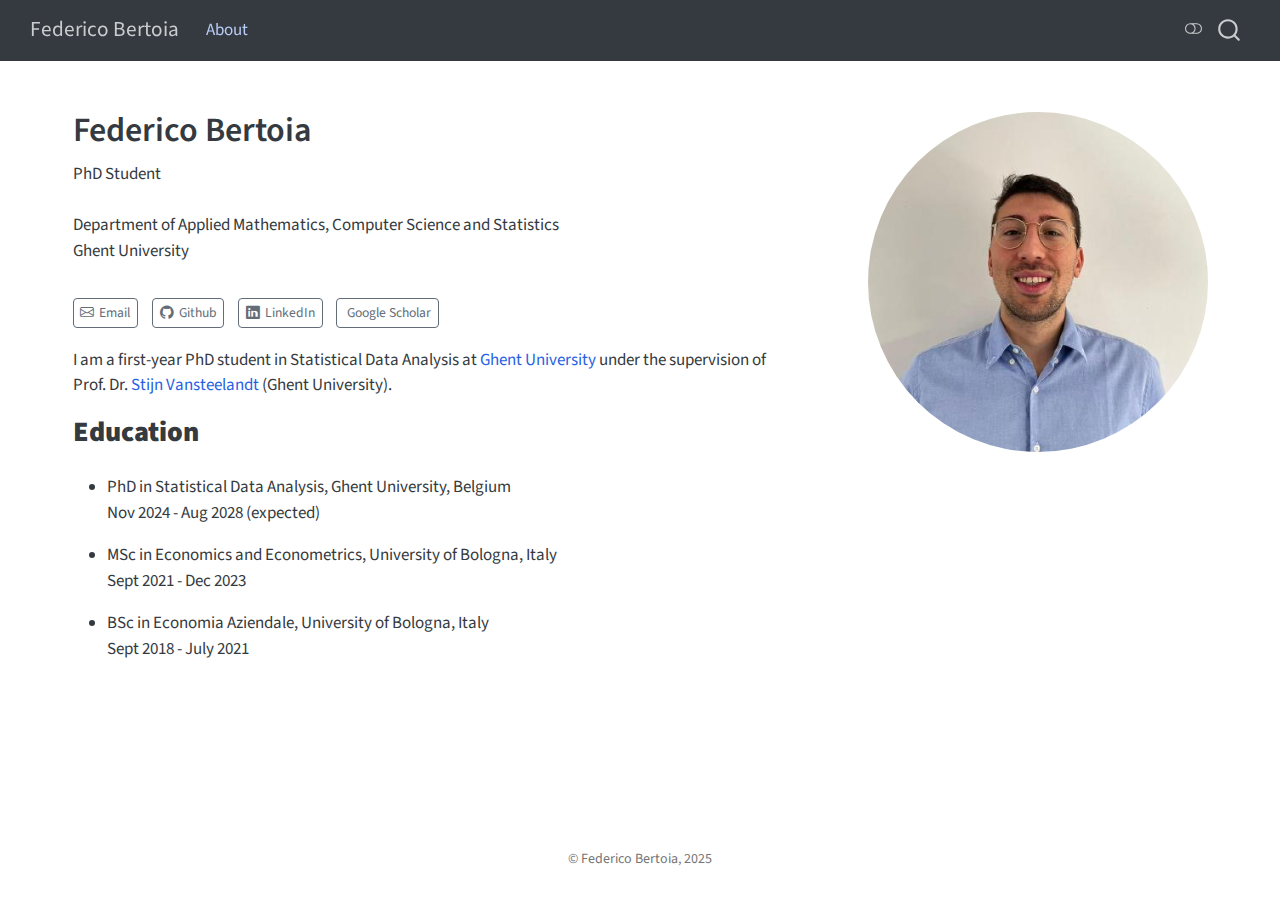
==== docs/index.html @ b884d1f3 "in teoria dovrebbe funzionare" ====
<!DOCTYPE html>
<html xmlns="http://www.w3.org/1999/xhtml" lang="en" xml:lang="en"><head>

<meta charset="utf-8">
<meta name="generator" content="quarto-1.6.42">

<meta name="viewport" content="width=device-width, initial-scale=1.0, user-scalable=yes">


<title>Federico Bertoia</title>
<style>
code{white-space: pre-wrap;}
span.smallcaps{font-variant: small-caps;}
div.columns{display: flex; gap: min(4vw, 1.5em);}
div.column{flex: auto; overflow-x: auto;}
div.hanging-indent{margin-left: 1.5em; text-indent: -1.5em;}
ul.task-list{list-style: none;}
ul.task-list li input[type="checkbox"] {
  width: 0.8em;
  margin: 0 0.8em 0.2em -1em; /* quarto-specific, see https://github.com/quarto-dev/quarto-cli/issues/4556 */ 
  vertical-align: middle;
}
</style>


<script src="site_libs/quarto-nav/quarto-nav.js"></script>
<script src="site_libs/quarto-nav/headroom.min.js"></script>
<script src="site_libs/clipboard/clipboard.min.js"></script>
<script src="site_libs/quarto-search/autocomplete.umd.js"></script>
<script src="site_libs/quarto-search/fuse.min.js"></script>
<script src="site_libs/quarto-search/quarto-search.js"></script>
<meta name="quarto:offset" content="./">
<script src="site_libs/quarto-html/quarto.js"></script>
<script src="site_libs/quarto-html/popper.min.js"></script>
<script src="site_libs/quarto-html/tippy.umd.min.js"></script>
<link href="site_libs/quarto-html/tippy.css" rel="stylesheet">
<link href="site_libs/quarto-html/quarto-syntax-highlighting-2f5df379a58b258e96c21c0638c20c03.css" rel="stylesheet" class="quarto-color-scheme" id="quarto-text-highlighting-styles">
<link href="site_libs/quarto-html/quarto-syntax-highlighting-dark-b53751a350365c71b6c909e95f209ed1.css" rel="prefetch" class="quarto-color-scheme quarto-color-alternate" id="quarto-text-highlighting-styles">
<script src="site_libs/bootstrap/bootstrap.min.js"></script>
<link href="site_libs/bootstrap/bootstrap-icons.css" rel="stylesheet">
<link href="site_libs/bootstrap/bootstrap-aa46d88f44b8608d880805adbee39327.min.css" rel="stylesheet" append-hash="true" class="quarto-color-scheme" id="quarto-bootstrap" data-mode="light">
<link href="site_libs/bootstrap/bootstrap-dark-e24376d01b5cb1720e929fc004be740a.min.css" rel="prefetch" append-hash="true" class="quarto-color-scheme quarto-color-alternate" id="quarto-bootstrap" data-mode="dark">
<script src="site_libs/quarto-contrib/iconify-2.1.0/iconify-icon.min.js"></script>
<script id="quarto-search-options" type="application/json">{
  "location": "navbar",
  "copy-button": false,
  "collapse-after": 3,
  "panel-placement": "end",
  "type": "overlay",
  "limit": 50,
  "keyboard-shortcut": [
    "f",
    "/",
    "s"
  ],
  "show-item-context": false,
  "language": {
    "search-no-results-text": "No results",
    "search-matching-documents-text": "matching documents",
    "search-copy-link-title": "Copy link to search",
    "search-hide-matches-text": "Hide additional matches",
    "search-more-match-text": "more match in this document",
    "search-more-matches-text": "more matches in this document",
    "search-clear-button-title": "Clear",
    "search-text-placeholder": "",
    "search-detached-cancel-button-title": "Cancel",
    "search-submit-button-title": "Submit",
    "search-label": "Search"
  }
}</script>


<link rel="stylesheet" href="styles.css">
</head>

<body class="nav-fixed">

<div id="quarto-search-results"></div>
  <header id="quarto-header" class="headroom fixed-top">
    <nav class="navbar navbar-expand-lg " data-bs-theme="dark">
      <div class="navbar-container container-fluid">
      <div class="navbar-brand-container mx-auto">
    <a class="navbar-brand" href="./index.html">
    <span class="navbar-title">Federico Bertoia</span>
    </a>
  </div>
            <div id="quarto-search" class="" title="Search"></div>
          <button class="navbar-toggler" type="button" data-bs-toggle="collapse" data-bs-target="#navbarCollapse" aria-controls="navbarCollapse" role="menu" aria-expanded="false" aria-label="Toggle navigation" onclick="if (window.quartoToggleHeadroom) { window.quartoToggleHeadroom(); }">
  <span class="navbar-toggler-icon"></span>
</button>
          <div class="collapse navbar-collapse" id="navbarCollapse">
            <ul class="navbar-nav navbar-nav-scroll me-auto">
  <li class="nav-item">
    <a class="nav-link active" href="./index.html" aria-current="page"> 
<span class="menu-text">About</span></a>
  </li>  
</ul>
          </div> <!-- /navcollapse -->
            <div class="quarto-navbar-tools">
  <a href="" class="quarto-color-scheme-toggle quarto-navigation-tool  px-1" onclick="window.quartoToggleColorScheme(); return false;" title="Toggle dark mode"><i class="bi"></i></a>
</div>
      </div> <!-- /container-fluid -->
    </nav>
</header>
<!-- content -->
<div id="quarto-content" class="quarto-container page-columns page-rows-contents page-layout-full page-navbar">
<!-- sidebar -->
<!-- margin-sidebar -->
    
<!-- main -->
<div class="quarto-about-solana column-page">
  <div class="about-entity">
    <div class="entity-contents">
      <header id="title-block-header" class="quarto-title-block default">
<div class="quarto-title">
<h1 class="title">Federico Bertoia</h1>
<p class="subtitle lead"></p><div class="line-block">PhD Student<br>
<br>
Department of Applied Mathematics, Computer Science and Statistics<br>
Ghent University</div><p></p>
</div>
<div class="quarto-title-meta column-page">
  </div>
</header> <div class="about-links">
  <a href="mailto:federico.bertoia@ugent.be" class="about-link" rel="" target="">
    <i class="bi bi-envelope"></i>
     <span class="about-link-text">Email</span>
  </a>
  <a href="https://github.com/FedericoBertoia" class="about-link" rel="" target="">
    <i class="bi bi-github"></i>
     <span class="about-link-text">Github</span>
  </a>
  <a href="https://www.linkedin.com/in/federicobertoia/" class="about-link" rel="" target="">
    <i class="bi bi-linkedin"></i>
     <span class="about-link-text">LinkedIn</span>
  </a>
  <a href="" class="about-link" rel="" target="">
     <span class="about-link-text"><iconify-icon inline="" icon="fa6-brands:google-scholar" aria-label="Icon google-scholar from fa6-brands Iconify.design set." title="Icon google-scholar from fa6-brands Iconify.design set."></iconify-icon> Google Scholar</span>
  </a>
</div>
      <div class="about-contents"><main class="content column-page" id="quarto-document-content">
<p>I am a first-year PhD student in Statistical Data Analysis at <a href="https://www.ugent.be/en" style="text-decoration: none">Ghent University</a> under the supervision of Prof.&nbsp;Dr.&nbsp;<a href="https://users.ugent.be/~svsteela/" style="text-decoration: none">Stijn Vansteelandt</a> (Ghent University).</p>
<section id="education" class="level2">
<h2 data-anchor-id="education"><strong>Education</strong></h2>
<ul>
<li><p>PhD in Statistical Data Analysis, Ghent University, Belgium<br>
Nov 2024 - Aug 2028 (expected)</p></li>
<li><p>MSc in Economics and Econometrics, University of Bologna, Italy<br>
Sept 2021 - Dec 2023</p></li>
<li><p>BSc in Economia Aziendale, University of Bologna, Italy<br>
Sept 2018 - July 2021</p></li>
</ul>


</section>
</main></div>
    </div>
    <img src="mypic.jpg" class="about-image
  round " style="height: 20em; width: 20em;">
  </div>
</div>
 <!-- /main -->
<script id="quarto-html-after-body" type="application/javascript">
window.document.addEventListener("DOMContentLoaded", function (event) {
  const toggleBodyColorMode = (bsSheetEl) => {
    const mode = bsSheetEl.getAttribute("data-mode");
    const bodyEl = window.document.querySelector("body");
    if (mode === "dark") {
      bodyEl.classList.add("quarto-dark");
      bodyEl.classList.remove("quarto-light");
    } else {
      bodyEl.classList.add("quarto-light");
      bodyEl.classList.remove("quarto-dark");
    }
  }
  const toggleBodyColorPrimary = () => {
    const bsSheetEl = window.document.querySelector("link#quarto-bootstrap");
    if (bsSheetEl) {
      toggleBodyColorMode(bsSheetEl);
    }
  }
  toggleBodyColorPrimary();  
  const disableStylesheet = (stylesheets) => {
    for (let i=0; i < stylesheets.length; i++) {
      const stylesheet = stylesheets[i];
      stylesheet.rel = 'prefetch';
    }
  }
  const enableStylesheet = (stylesheets) => {
    for (let i=0; i < stylesheets.length; i++) {
      const stylesheet = stylesheets[i];
      stylesheet.rel = 'stylesheet';
    }
  }
  const manageTransitions = (selector, allowTransitions) => {
    const els = window.document.querySelectorAll(selector);
    for (let i=0; i < els.length; i++) {
      const el = els[i];
      if (allowTransitions) {
        el.classList.remove('notransition');
      } else {
        el.classList.add('notransition');
      }
    }
  }
  const toggleGiscusIfUsed = (isAlternate, darkModeDefault) => {
    const baseTheme = document.querySelector('#giscus-base-theme')?.value ?? 'light';
    const alternateTheme = document.querySelector('#giscus-alt-theme')?.value ?? 'dark';
    let newTheme = '';
    if(darkModeDefault) {
      newTheme = isAlternate ? baseTheme : alternateTheme;
    } else {
      newTheme = isAlternate ? alternateTheme : baseTheme;
    }
    const changeGiscusTheme = () => {
      // From: https://github.com/giscus/giscus/issues/336
      const sendMessage = (message) => {
        const iframe = document.querySelector('iframe.giscus-frame');
        if (!iframe) return;
        iframe.contentWindow.postMessage({ giscus: message }, 'https://giscus.app');
      }
      sendMessage({
        setConfig: {
          theme: newTheme
        }
      });
    }
    const isGiscussLoaded = window.document.querySelector('iframe.giscus-frame') !== null;
    if (isGiscussLoaded) {
      changeGiscusTheme();
    }
  }
  const toggleColorMode = (alternate) => {
    // Switch the stylesheets
    const alternateStylesheets = window.document.querySelectorAll('link.quarto-color-scheme.quarto-color-alternate');
    manageTransitions('#quarto-margin-sidebar .nav-link', false);
    if (alternate) {
      enableStylesheet(alternateStylesheets);
      for (const sheetNode of alternateStylesheets) {
        if (sheetNode.id === "quarto-bootstrap") {
          toggleBodyColorMode(sheetNode);
        }
      }
    } else {
      disableStylesheet(alternateStylesheets);
      toggleBodyColorPrimary();
    }
    manageTransitions('#quarto-margin-sidebar .nav-link', true);
    // Switch the toggles
    const toggles = window.document.querySelectorAll('.quarto-color-scheme-toggle');
    for (let i=0; i < toggles.length; i++) {
      const toggle = toggles[i];
      if (toggle) {
        if (alternate) {
          toggle.classList.add("alternate");     
        } else {
          toggle.classList.remove("alternate");
        }
      }
    }
    // Hack to workaround the fact that safari doesn't
    // properly recolor the scrollbar when toggling (#1455)
    if (navigator.userAgent.indexOf('Safari') > 0 && navigator.userAgent.indexOf('Chrome') == -1) {
      manageTransitions("body", false);
      window.scrollTo(0, 1);
      setTimeout(() => {
        window.scrollTo(0, 0);
        manageTransitions("body", true);
      }, 40);  
    }
  }
  const isFileUrl = () => { 
    return window.location.protocol === 'file:';
  }
  const hasAlternateSentinel = () => {  
    let styleSentinel = getColorSchemeSentinel();
    if (styleSentinel !== null) {
      return styleSentinel === "alternate";
    } else {
      return false;
    }
  }
  const setStyleSentinel = (alternate) => {
    const value = alternate ? "alternate" : "default";
    if (!isFileUrl()) {
      window.localStorage.setItem("quarto-color-scheme", value);
    } else {
      localAlternateSentinel = value;
    }
  }
  const getColorSchemeSentinel = () => {
    if (!isFileUrl()) {
      const storageValue = window.localStorage.getItem("quarto-color-scheme");
      return storageValue != null ? storageValue : localAlternateSentinel;
    } else {
      return localAlternateSentinel;
    }
  }
  const darkModeDefault = false;
  let localAlternateSentinel = darkModeDefault ? 'alternate' : 'default';
  // Dark / light mode switch
  window.quartoToggleColorScheme = () => {
    // Read the current dark / light value 
    let toAlternate = !hasAlternateSentinel();
    toggleColorMode(toAlternate);
    setStyleSentinel(toAlternate);
    toggleGiscusIfUsed(toAlternate, darkModeDefault);
  };
  // Ensure there is a toggle, if there isn't float one in the top right
  if (window.document.querySelector('.quarto-color-scheme-toggle') === null) {
    const a = window.document.createElement('a');
    a.classList.add('top-right');
    a.classList.add('quarto-color-scheme-toggle');
    a.href = "";
    a.onclick = function() { try { window.quartoToggleColorScheme(); } catch {} return false; };
    const i = window.document.createElement("i");
    i.classList.add('bi');
    a.appendChild(i);
    window.document.body.appendChild(a);
  }
  // Switch to dark mode if need be
  if (hasAlternateSentinel()) {
    toggleColorMode(true);
  } else {
    toggleColorMode(false);
  }
  const isCodeAnnotation = (el) => {
    for (const clz of el.classList) {
      if (clz.startsWith('code-annotation-')) {                     
        return true;
      }
    }
    return false;
  }
  const onCopySuccess = function(e) {
    // button target
    const button = e.trigger;
    // don't keep focus
    button.blur();
    // flash "checked"
    button.classList.add('code-copy-button-checked');
    var currentTitle = button.getAttribute("title");
    button.setAttribute("title", "Copied!");
    let tooltip;
    if (window.bootstrap) {
      button.setAttribute("data-bs-toggle", "tooltip");
      button.setAttribute("data-bs-placement", "left");
      button.setAttribute("data-bs-title", "Copied!");
      tooltip = new bootstrap.Tooltip(button, 
        { trigger: "manual", 
          customClass: "code-copy-button-tooltip",
          offset: [0, -8]});
      tooltip.show();    
    }
    setTimeout(function() {
      if (tooltip) {
        tooltip.hide();
        button.removeAttribute("data-bs-title");
        button.removeAttribute("data-bs-toggle");
        button.removeAttribute("data-bs-placement");
      }
      button.setAttribute("title", currentTitle);
      button.classList.remove('code-copy-button-checked');
    }, 1000);
    // clear code selection
    e.clearSelection();
  }
  const getTextToCopy = function(trigger) {
      const codeEl = trigger.previousElementSibling.cloneNode(true);
      for (const childEl of codeEl.children) {
        if (isCodeAnnotation(childEl)) {
          childEl.remove();
        }
      }
      return codeEl.innerText;
  }
  const clipboard = new window.ClipboardJS('.code-copy-button:not([data-in-quarto-modal])', {
    text: getTextToCopy
  });
  clipboard.on('success', onCopySuccess);
  if (window.document.getElementById('quarto-embedded-source-code-modal')) {
    const clipboardModal = new window.ClipboardJS('.code-copy-button[data-in-quarto-modal]', {
      text: getTextToCopy,
      container: window.document.getElementById('quarto-embedded-source-code-modal')
    });
    clipboardModal.on('success', onCopySuccess);
  }
    var localhostRegex = new RegExp(/^(?:http|https):\/\/localhost\:?[0-9]*\//);
    var mailtoRegex = new RegExp(/^mailto:/);
      var filterRegex = new RegExp('/' + window.location.host + '/');
    var isInternal = (href) => {
        return filterRegex.test(href) || localhostRegex.test(href) || mailtoRegex.test(href);
    }
    // Inspect non-navigation links and adorn them if external
 	var links = window.document.querySelectorAll('a[href]:not(.nav-link):not(.navbar-brand):not(.toc-action):not(.sidebar-link):not(.sidebar-item-toggle):not(.pagination-link):not(.no-external):not([aria-hidden]):not(.dropdown-item):not(.quarto-navigation-tool):not(.about-link)');
    for (var i=0; i<links.length; i++) {
      const link = links[i];
      if (!isInternal(link.href)) {
        // undo the damage that might have been done by quarto-nav.js in the case of
        // links that we want to consider external
        if (link.dataset.originalHref !== undefined) {
          link.href = link.dataset.originalHref;
        }
      }
    }
  function tippyHover(el, contentFn, onTriggerFn, onUntriggerFn) {
    const config = {
      allowHTML: true,
      maxWidth: 500,
      delay: 100,
      arrow: false,
      appendTo: function(el) {
          return el.parentElement;
      },
      interactive: true,
      interactiveBorder: 10,
      theme: 'quarto',
      placement: 'bottom-start',
    };
    if (contentFn) {
      config.content = contentFn;
    }
    if (onTriggerFn) {
      config.onTrigger = onTriggerFn;
    }
    if (onUntriggerFn) {
      config.onUntrigger = onUntriggerFn;
    }
    window.tippy(el, config); 
  }
  const noterefs = window.document.querySelectorAll('a[role="doc-noteref"]');
  for (var i=0; i<noterefs.length; i++) {
    const ref = noterefs[i];
    tippyHover(ref, function() {
      // use id or data attribute instead here
      let href = ref.getAttribute('data-footnote-href') || ref.getAttribute('href');
      try { href = new URL(href).hash; } catch {}
      const id = href.replace(/^#\/?/, "");
      const note = window.document.getElementById(id);
      if (note) {
        return note.innerHTML;
      } else {
        return "";
      }
    });
  }
  const xrefs = window.document.querySelectorAll('a.quarto-xref');
  const processXRef = (id, note) => {
    // Strip column container classes
    const stripColumnClz = (el) => {
      el.classList.remove("page-full", "page-columns");
      if (el.children) {
        for (const child of el.children) {
          stripColumnClz(child);
        }
      }
    }
    stripColumnClz(note)
    if (id === null || id.startsWith('sec-')) {
      // Special case sections, only their first couple elements
      const container = document.createElement("div");
      if (note.children && note.children.length > 2) {
        container.appendChild(note.children[0].cloneNode(true));
        for (let i = 1; i < note.children.length; i++) {
          const child = note.children[i];
          if (child.tagName === "P" && child.innerText === "") {
            continue;
          } else {
            container.appendChild(child.cloneNode(true));
            break;
          }
        }
        if (window.Quarto?.typesetMath) {
          window.Quarto.typesetMath(container);
        }
        return container.innerHTML
      } else {
        if (window.Quarto?.typesetMath) {
          window.Quarto.typesetMath(note);
        }
        return note.innerHTML;
      }
    } else {
      // Remove any anchor links if they are present
      const anchorLink = note.querySelector('a.anchorjs-link');
      if (anchorLink) {
        anchorLink.remove();
      }
      if (window.Quarto?.typesetMath) {
        window.Quarto.typesetMath(note);
      }
      if (note.classList.contains("callout")) {
        return note.outerHTML;
      } else {
        return note.innerHTML;
      }
    }
  }
  for (var i=0; i<xrefs.length; i++) {
    const xref = xrefs[i];
    tippyHover(xref, undefined, function(instance) {
      instance.disable();
      let url = xref.getAttribute('href');
      let hash = undefined; 
      if (url.startsWith('#')) {
        hash = url;
      } else {
        try { hash = new URL(url).hash; } catch {}
      }
      if (hash) {
        const id = hash.replace(/^#\/?/, "");
        const note = window.document.getElementById(id);
        if (note !== null) {
          try {
            const html = processXRef(id, note.cloneNode(true));
            instance.setContent(html);
          } finally {
            instance.enable();
            instance.show();
          }
        } else {
          // See if we can fetch this
          fetch(url.split('#')[0])
          .then(res => res.text())
          .then(html => {
            const parser = new DOMParser();
            const htmlDoc = parser.parseFromString(html, "text/html");
            const note = htmlDoc.getElementById(id);
            if (note !== null) {
              const html = processXRef(id, note);
              instance.setContent(html);
            } 
          }).finally(() => {
            instance.enable();
            instance.show();
          });
        }
      } else {
        // See if we can fetch a full url (with no hash to target)
        // This is a special case and we should probably do some content thinning / targeting
        fetch(url)
        .then(res => res.text())
        .then(html => {
          const parser = new DOMParser();
          const htmlDoc = parser.parseFromString(html, "text/html");
          const note = htmlDoc.querySelector('main.content');
          if (note !== null) {
            // This should only happen for chapter cross references
            // (since there is no id in the URL)
            // remove the first header
            if (note.children.length > 0 && note.children[0].tagName === "HEADER") {
              note.children[0].remove();
            }
            const html = processXRef(null, note);
            instance.setContent(html);
          } 
        }).finally(() => {
          instance.enable();
          instance.show();
        });
      }
    }, function(instance) {
    });
  }
      let selectedAnnoteEl;
      const selectorForAnnotation = ( cell, annotation) => {
        let cellAttr = 'data-code-cell="' + cell + '"';
        let lineAttr = 'data-code-annotation="' +  annotation + '"';
        const selector = 'span[' + cellAttr + '][' + lineAttr + ']';
        return selector;
      }
      const selectCodeLines = (annoteEl) => {
        const doc = window.document;
        const targetCell = annoteEl.getAttribute("data-target-cell");
        const targetAnnotation = annoteEl.getAttribute("data-target-annotation");
        const annoteSpan = window.document.querySelector(selectorForAnnotation(targetCell, targetAnnotation));
        const lines = annoteSpan.getAttribute("data-code-lines").split(",");
        const lineIds = lines.map((line) => {
          return targetCell + "-" + line;
        })
        let top = null;
        let height = null;
        let parent = null;
        if (lineIds.length > 0) {
            //compute the position of the single el (top and bottom and make a div)
            const el = window.document.getElementById(lineIds[0]);
            top = el.offsetTop;
            height = el.offsetHeight;
            parent = el.parentElement.parentElement;
          if (lineIds.length > 1) {
            const lastEl = window.document.getElementById(lineIds[lineIds.length - 1]);
            const bottom = lastEl.offsetTop + lastEl.offsetHeight;
            height = bottom - top;
          }
          if (top !== null && height !== null && parent !== null) {
            // cook up a div (if necessary) and position it 
            let div = window.document.getElementById("code-annotation-line-highlight");
            if (div === null) {
              div = window.document.createElement("div");
              div.setAttribute("id", "code-annotation-line-highlight");
              div.style.position = 'absolute';
              parent.appendChild(div);
            }
            div.style.top = top - 2 + "px";
            div.style.height = height + 4 + "px";
            div.style.left = 0;
            let gutterDiv = window.document.getElementById("code-annotation-line-highlight-gutter");
            if (gutterDiv === null) {
              gutterDiv = window.document.createElement("div");
              gutterDiv.setAttribute("id", "code-annotation-line-highlight-gutter");
              gutterDiv.style.position = 'absolute';
              const codeCell = window.document.getElementById(targetCell);
              const gutter = codeCell.querySelector('.code-annotation-gutter');
              gutter.appendChild(gutterDiv);
            }
            gutterDiv.style.top = top - 2 + "px";
            gutterDiv.style.height = height + 4 + "px";
          }
          selectedAnnoteEl = annoteEl;
        }
      };
      const unselectCodeLines = () => {
        const elementsIds = ["code-annotation-line-highlight", "code-annotation-line-highlight-gutter"];
        elementsIds.forEach((elId) => {
          const div = window.document.getElementById(elId);
          if (div) {
            div.remove();
          }
        });
        selectedAnnoteEl = undefined;
      };
        // Handle positioning of the toggle
    window.addEventListener(
      "resize",
      throttle(() => {
        elRect = undefined;
        if (selectedAnnoteEl) {
          selectCodeLines(selectedAnnoteEl);
        }
      }, 10)
    );
    function throttle(fn, ms) {
    let throttle = false;
    let timer;
      return (...args) => {
        if(!throttle) { // first call gets through
            fn.apply(this, args);
            throttle = true;
        } else { // all the others get throttled
            if(timer) clearTimeout(timer); // cancel #2
            timer = setTimeout(() => {
              fn.apply(this, args);
              timer = throttle = false;
            }, ms);
        }
      };
    }
      // Attach click handler to the DT
      const annoteDls = window.document.querySelectorAll('dt[data-target-cell]');
      for (const annoteDlNode of annoteDls) {
        annoteDlNode.addEventListener('click', (event) => {
          const clickedEl = event.target;
          if (clickedEl !== selectedAnnoteEl) {
            unselectCodeLines();
            const activeEl = window.document.querySelector('dt[data-target-cell].code-annotation-active');
            if (activeEl) {
              activeEl.classList.remove('code-annotation-active');
            }
            selectCodeLines(clickedEl);
            clickedEl.classList.add('code-annotation-active');
          } else {
            // Unselect the line
            unselectCodeLines();
            clickedEl.classList.remove('code-annotation-active');
          }
        });
      }
  const findCites = (el) => {
    const parentEl = el.parentElement;
    if (parentEl) {
      const cites = parentEl.dataset.cites;
      if (cites) {
        return {
          el,
          cites: cites.split(' ')
        };
      } else {
        return findCites(el.parentElement)
      }
    } else {
      return undefined;
    }
  };
  var bibliorefs = window.document.querySelectorAll('a[role="doc-biblioref"]');
  for (var i=0; i<bibliorefs.length; i++) {
    const ref = bibliorefs[i];
    const citeInfo = findCites(ref);
    if (citeInfo) {
      tippyHover(citeInfo.el, function() {
        var popup = window.document.createElement('div');
        citeInfo.cites.forEach(function(cite) {
          var citeDiv = window.document.createElement('div');
          citeDiv.classList.add('hanging-indent');
          citeDiv.classList.add('csl-entry');
          var biblioDiv = window.document.getElementById('ref-' + cite);
          if (biblioDiv) {
            citeDiv.innerHTML = biblioDiv.innerHTML;
          }
          popup.appendChild(citeDiv);
        });
        return popup.innerHTML;
      });
    }
  }
});
</script>
</div> <!-- /content -->
<footer class="footer">
  <div class="nav-footer">
    <div class="nav-footer-left">
      &nbsp;
    </div>   
    <div class="nav-footer-center">
<p>© Federico Bertoia, 2025</p>
</div>
    <div class="nav-footer-right">
      &nbsp;
    </div>
  </div>
</footer>




</body></html>
---- docs/site_libs/quarto-html/tippy.css ----
.tippy-box[data-animation=fade][data-state=hidden]{opacity:0}[data-tippy-root]{max-width:calc(100vw - 10px)}.tippy-box{position:relative;background-color:#333;color:#fff;border-radius:4px;font-size:14px;line-height:1.4;white-space:normal;outline:0;transition-property:transform,visibility,opacity}.tippy-box[data-placement^=top]>.tippy-arrow{bottom:0}.tippy-box[data-placement^=top]>.tippy-arrow:before{bottom:-7px;left:0;border-width:8px 8px 0;border-top-color:initial;transform-origin:center top}.tippy-box[data-placement^=bottom]>.tippy-arrow{top:0}.tippy-box[data-placement^=bottom]>.tippy-arrow:before{top:-7px;left:0;border-width:0 8px 8px;border-bottom-color:initial;transform-origin:center bottom}.tippy-box[data-placement^=left]>.tippy-arrow{right:0}.tippy-box[data-placement^=left]>.tippy-arrow:before{border-width:8px 0 8px 8px;border-left-color:initial;right:-7px;transform-origin:center left}.tippy-box[data-placement^=right]>.tippy-arrow{left:0}.tippy-box[data-placement^=right]>.tippy-arrow:before{left:-7px;border-width:8px 8px 8px 0;border-right-color:initial;transform-origin:center right}.tippy-box[data-inertia][data-state=visible]{transition-timing-function:cubic-bezier(.54,1.5,.38,1.11)}.tippy-arrow{width:16px;height:16px;color:#333}.tippy-arrow:before{content:"";position:absolute;border-color:transparent;border-style:solid}.tippy-content{position:relative;padding:5px 9px;z-index:1}
---- docs/site_libs/quarto-html/quarto-syntax-highlighting-2f5df379a58b258e96c21c0638c20c03.css ----
/* quarto syntax highlight colors */
:root {
  --quarto-hl-ot-color: #003B4F;
  --quarto-hl-at-color: #657422;
  --quarto-hl-ss-color: #20794D;
  --quarto-hl-an-color: #5E5E5E;
  --quarto-hl-fu-color: #4758AB;
  --quarto-hl-st-color: #20794D;
  --quarto-hl-cf-color: #003B4F;
  --quarto-hl-op-color: #5E5E5E;
  --quarto-hl-er-color: #AD0000;
  --quarto-hl-bn-color: #AD0000;
  --quarto-hl-al-color: #AD0000;
  --quarto-hl-va-color: #111111;
  --quarto-hl-bu-color: inherit;
  --quarto-hl-ex-color: inherit;
  --quarto-hl-pp-color: #AD0000;
  --quarto-hl-in-color: #5E5E5E;
  --quarto-hl-vs-color: #20794D;
  --quarto-hl-wa-color: #5E5E5E;
  --quarto-hl-do-color: #5E5E5E;
  --quarto-hl-im-color: #00769E;
  --quarto-hl-ch-color: #20794D;
  --quarto-hl-dt-color: #AD0000;
  --quarto-hl-fl-color: #AD0000;
  --quarto-hl-co-color: #5E5E5E;
  --quarto-hl-cv-color: #5E5E5E;
  --quarto-hl-cn-color: #8f5902;
  --quarto-hl-sc-color: #5E5E5E;
  --quarto-hl-dv-color: #AD0000;
  --quarto-hl-kw-color: #003B4F;
}

/* other quarto variables */
:root {
  --quarto-font-monospace: SFMono-Regular, Menlo, Monaco, Consolas, "Liberation Mono", "Courier New", monospace;
}

pre > code.sourceCode > span {
  color: #003B4F;
}

code span {
  color: #003B4F;
}

code.sourceCode > span {
  color: #003B4F;
}

div.sourceCode,
div.sourceCode pre.sourceCode {
  color: #003B4F;
}

code span.ot {
  color: #003B4F;
  font-style: inherit;
}

code span.at {
  color: #657422;
  font-style: inherit;
}

code span.ss {
  color: #20794D;
  font-style: inherit;
}

code span.an {
  color: #5E5E5E;
  font-style: inherit;
}

code span.fu {
  color: #4758AB;
  font-style: inherit;
}

code span.st {
  color: #20794D;
  font-style: inherit;
}

code span.cf {
  color: #003B4F;
  font-weight: bold;
  font-style: inherit;
}

code span.op {
  color: #5E5E5E;
  font-style: inherit;
}

code span.er {
  color: #AD0000;
  font-style: inherit;
}

code span.bn {
  color: #AD0000;
  font-style: inherit;
}

code span.al {
  color: #AD0000;
  font-style: inherit;
}

code span.va {
  color: #111111;
  font-style: inherit;
}

code span.bu {
  font-style: inherit;
}

code span.ex {
  font-style: inherit;
}

code span.pp {
  color: #AD0000;
  font-style: inherit;
}

code span.in {
  color: #5E5E5E;
  font-style: inherit;
}

code span.vs {
  color: #20794D;
  font-style: inherit;
}

code span.wa {
  color: #5E5E5E;
  font-style: italic;
}

code span.do {
  color: #5E5E5E;
  font-style: italic;
}

code span.im {
  color: #00769E;
  font-style: inherit;
}

code span.ch {
  color: #20794D;
  font-style: inherit;
}

code span.dt {
  color: #AD0000;
  font-style: inherit;
}

code span.fl {
  color: #AD0000;
  font-style: inherit;
}

code span.co {
  color: #5E5E5E;
  font-style: inherit;
}

code span.cv {
  color: #5E5E5E;
  font-style: italic;
}

code span.cn {
  color: #8f5902;
  font-style: inherit;
}

code span.sc {
  color: #5E5E5E;
  font-style: inherit;
}

code span.dv {
  color: #AD0000;
  font-style: inherit;
}

code span.kw {
  color: #003B4F;
  font-weight: bold;
  font-style: inherit;
}

.prevent-inlining {
  content: "</";
}

/*# sourceMappingURL=35eb38a806ee71ea6d2563be2308c832.css.map */
---- docs/site_libs/quarto-html/quarto-syntax-highlighting-dark-b53751a350365c71b6c909e95f209ed1.css ----
/* quarto syntax highlight colors */
:root {
  --quarto-hl-al-color: #f07178;
  --quarto-hl-an-color: #d4d0ab;
  --quarto-hl-at-color: #00e0e0;
  --quarto-hl-bn-color: #d4d0ab;
  --quarto-hl-bu-color: #abe338;
  --quarto-hl-ch-color: #abe338;
  --quarto-hl-co-color: #f8f8f2;
  --quarto-hl-cv-color: #ffd700;
  --quarto-hl-cn-color: #ffd700;
  --quarto-hl-cf-color: #ffa07a;
  --quarto-hl-dt-color: #ffa07a;
  --quarto-hl-dv-color: #d4d0ab;
  --quarto-hl-do-color: #f8f8f2;
  --quarto-hl-er-color: #f07178;
  --quarto-hl-ex-color: #00e0e0;
  --quarto-hl-fl-color: #d4d0ab;
  --quarto-hl-fu-color: #ffa07a;
  --quarto-hl-im-color: #abe338;
  --quarto-hl-in-color: #d4d0ab;
  --quarto-hl-kw-color: #ffa07a;
  --quarto-hl-op-color: #ffa07a;
  --quarto-hl-ot-color: #00e0e0;
  --quarto-hl-pp-color: #dcc6e0;
  --quarto-hl-re-color: #00e0e0;
  --quarto-hl-sc-color: #abe338;
  --quarto-hl-ss-color: #abe338;
  --quarto-hl-st-color: #abe338;
  --quarto-hl-va-color: #00e0e0;
  --quarto-hl-vs-color: #abe338;
  --quarto-hl-wa-color: #dcc6e0;
}

/* other quarto variables */
:root {
  --quarto-font-monospace: SFMono-Regular, Menlo, Monaco, Consolas, "Liberation Mono", "Courier New", monospace;
}

code span.al {
  background-color: #2a0f15;
  font-weight: bold;
  color: #f07178;
}

code span.an {
  color: #d4d0ab;
}

code span.at {
  color: #00e0e0;
}

code span.bn {
  color: #d4d0ab;
}

code span.bu {
  color: #abe338;
}

code span.ch {
  color: #abe338;
}

code span.co {
  font-style: italic;
  color: #f8f8f2;
}

code span.cv {
  color: #ffd700;
}

code span.cn {
  color: #ffd700;
}

code span.cf {
  font-weight: bold;
  color: #ffa07a;
}

code span.dt {
  color: #ffa07a;
}

code span.dv {
  color: #d4d0ab;
}

code span.do {
  color: #f8f8f2;
}

code span.er {
  color: #f07178;
  text-decoration: underline;
}

code span.ex {
  font-weight: bold;
  color: #00e0e0;
}

code span.fl {
  color: #d4d0ab;
}

code span.fu {
  color: #ffa07a;
}

code span.im {
  color: #abe338;
}

code span.in {
  color: #d4d0ab;
}

code span.kw {
  font-weight: bold;
  color: #ffa07a;
}

pre > code.sourceCode > span {
  color: #f8f8f2;
}

code span {
  color: #f8f8f2;
}

code.sourceCode > span {
  color: #f8f8f2;
}

div.sourceCode,
div.sourceCode pre.sourceCode {
  color: #f8f8f2;
}

code span.op {
  color: #ffa07a;
}

code span.ot {
  color: #00e0e0;
}

code span.pp {
  color: #dcc6e0;
}

code span.re {
  background-color: #f8f8f2;
  color: #00e0e0;
}

code span.sc {
  color: #abe338;
}

code span.ss {
  color: #abe338;
}

code span.st {
  color: #abe338;
}

code span.va {
  color: #00e0e0;
}

code span.vs {
  color: #abe338;
}

code span.wa {
  color: #dcc6e0;
}

.prevent-inlining {
  content: "</";
}

/*# sourceMappingURL=ef095d06243fb944689b9469f3a5590a.css.map */
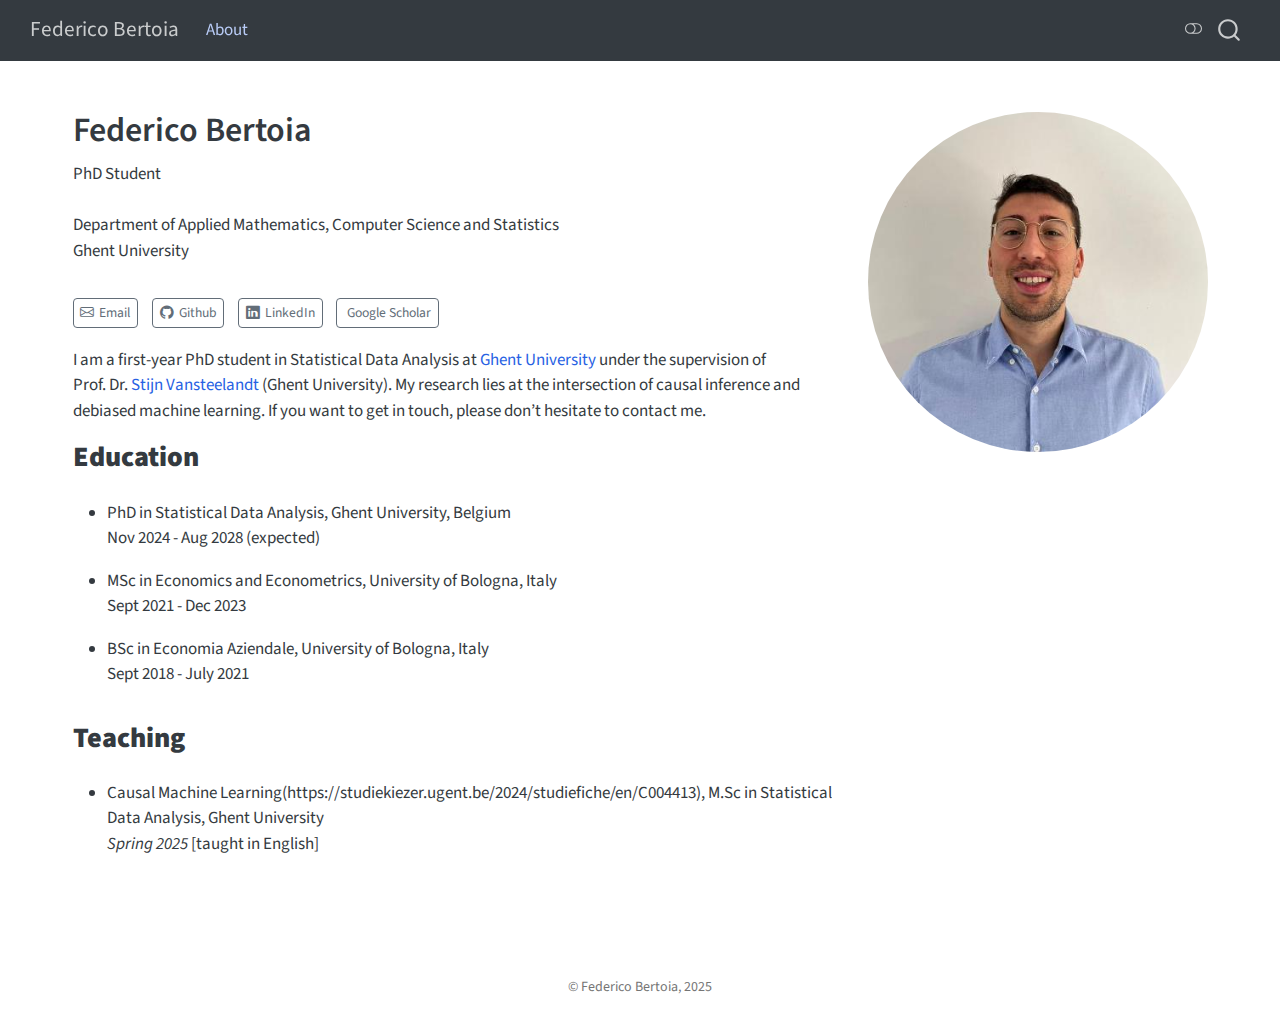
==== commit 00e5d624: "added teaching" ====
--- a/docs/index.html
+++ b/docs/index.html
@@ -139,7 +139,7 @@
   </a>
 </div>
       <div class="about-contents"><main class="content column-page" id="quarto-document-content">
-<p>I am a first-year PhD student in Statistical Data Analysis at <a href="https://www.ugent.be/en" style="text-decoration: none">Ghent University</a> under the supervision of Prof.&nbsp;Dr.&nbsp;<a href="https://users.ugent.be/~svsteela/" style="text-decoration: none">Stijn Vansteelandt</a> (Ghent University).</p>
+<p>I am a first-year PhD student in Statistical Data Analysis at <a href="https://www.ugent.be/en" style="text-decoration: none">Ghent University</a> under the supervision of Prof.&nbsp;Dr.&nbsp;<a href="https://users.ugent.be/~svsteela/" style="text-decoration: none">Stijn Vansteelandt</a> (Ghent University). My research lies at the intersection of causal inference and debiased machine learning. If you want to get in touch, please don’t hesitate to contact me.</p>
 <section id="education" class="level2">
 <h2 data-anchor-id="education"><strong>Education</strong></h2>
 <ul>
@@ -149,6 +149,13 @@
 Sept 2021 - Dec 2023</p></li>
 <li><p>BSc in Economia Aziendale, University of Bologna, Italy<br>
 Sept 2018 - July 2021</p></li>
+</ul>
+</section>
+<section id="teaching" class="level2">
+<h2 data-anchor-id="teaching"><strong>Teaching</strong></h2>
+<ul>
+<li>Causal Machine Learning(https://studiekiezer.ugent.be/2024/studiefiche/en/C004413), M.Sc in Statistical Data Analysis, Ghent University<br>
+<em>Spring 2025</em> [taught in English]</li>
 </ul>
 
 
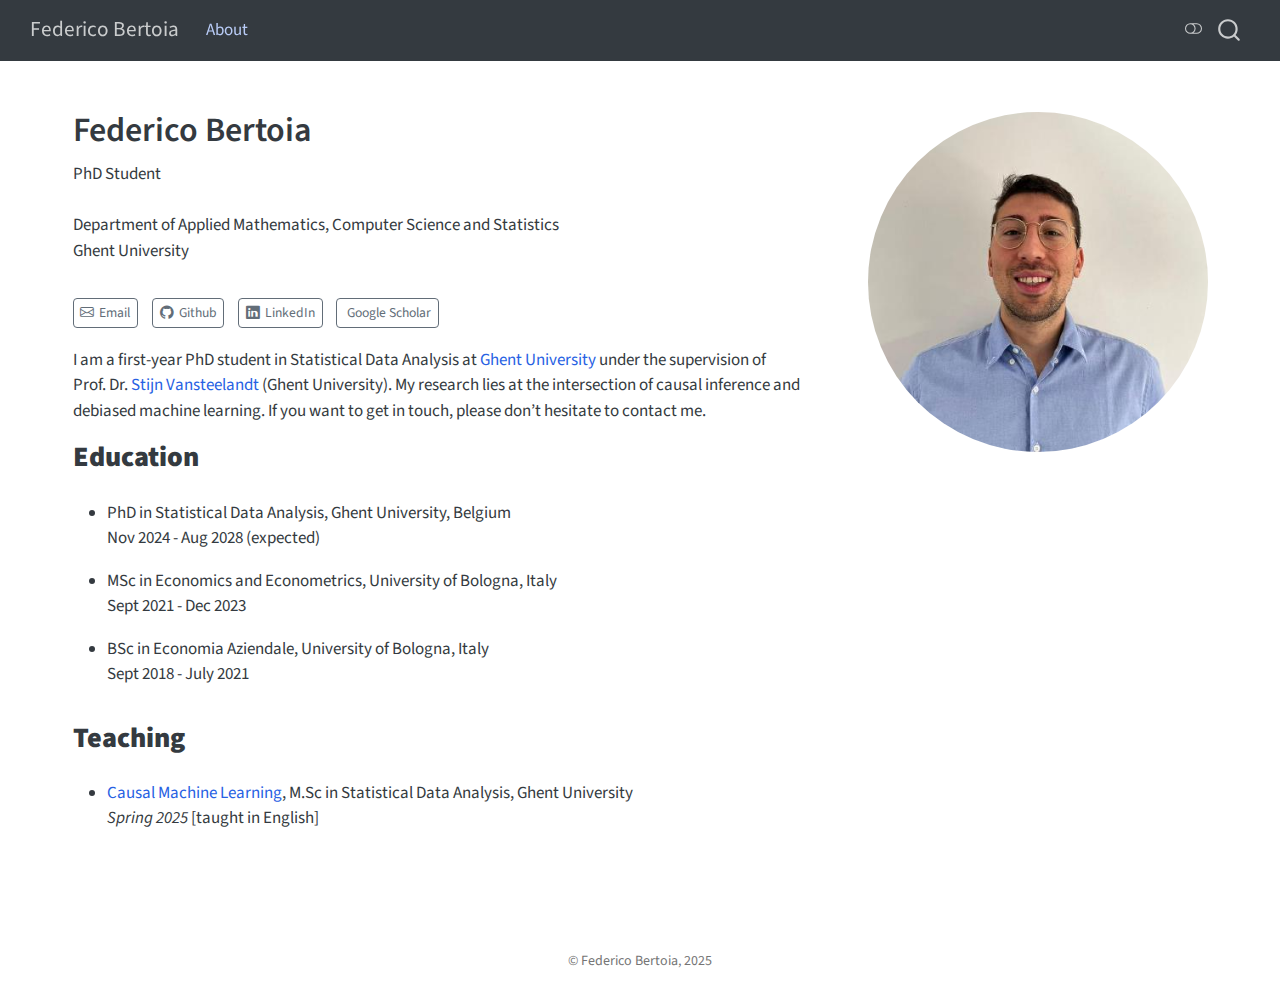
==== commit 0b905f88: "teaching fixed" ====
--- a/docs/index.html
+++ b/docs/index.html
@@ -154,7 +154,7 @@
 <section id="teaching" class="level2">
 <h2 data-anchor-id="teaching"><strong>Teaching</strong></h2>
 <ul>
-<li>Causal Machine Learning(https://studiekiezer.ugent.be/2024/studiefiche/en/C004413), M.Sc in Statistical Data Analysis, Ghent University<br>
+<li><a href="https://studiekiezer.ugent.be/2024/studiefiche/en/C004413" style="text-decoration: none">Causal Machine Learning</a>, M.Sc in Statistical Data Analysis, Ghent University<br>
 <em>Spring 2025</em> [taught in English]</li>
 </ul>
 
